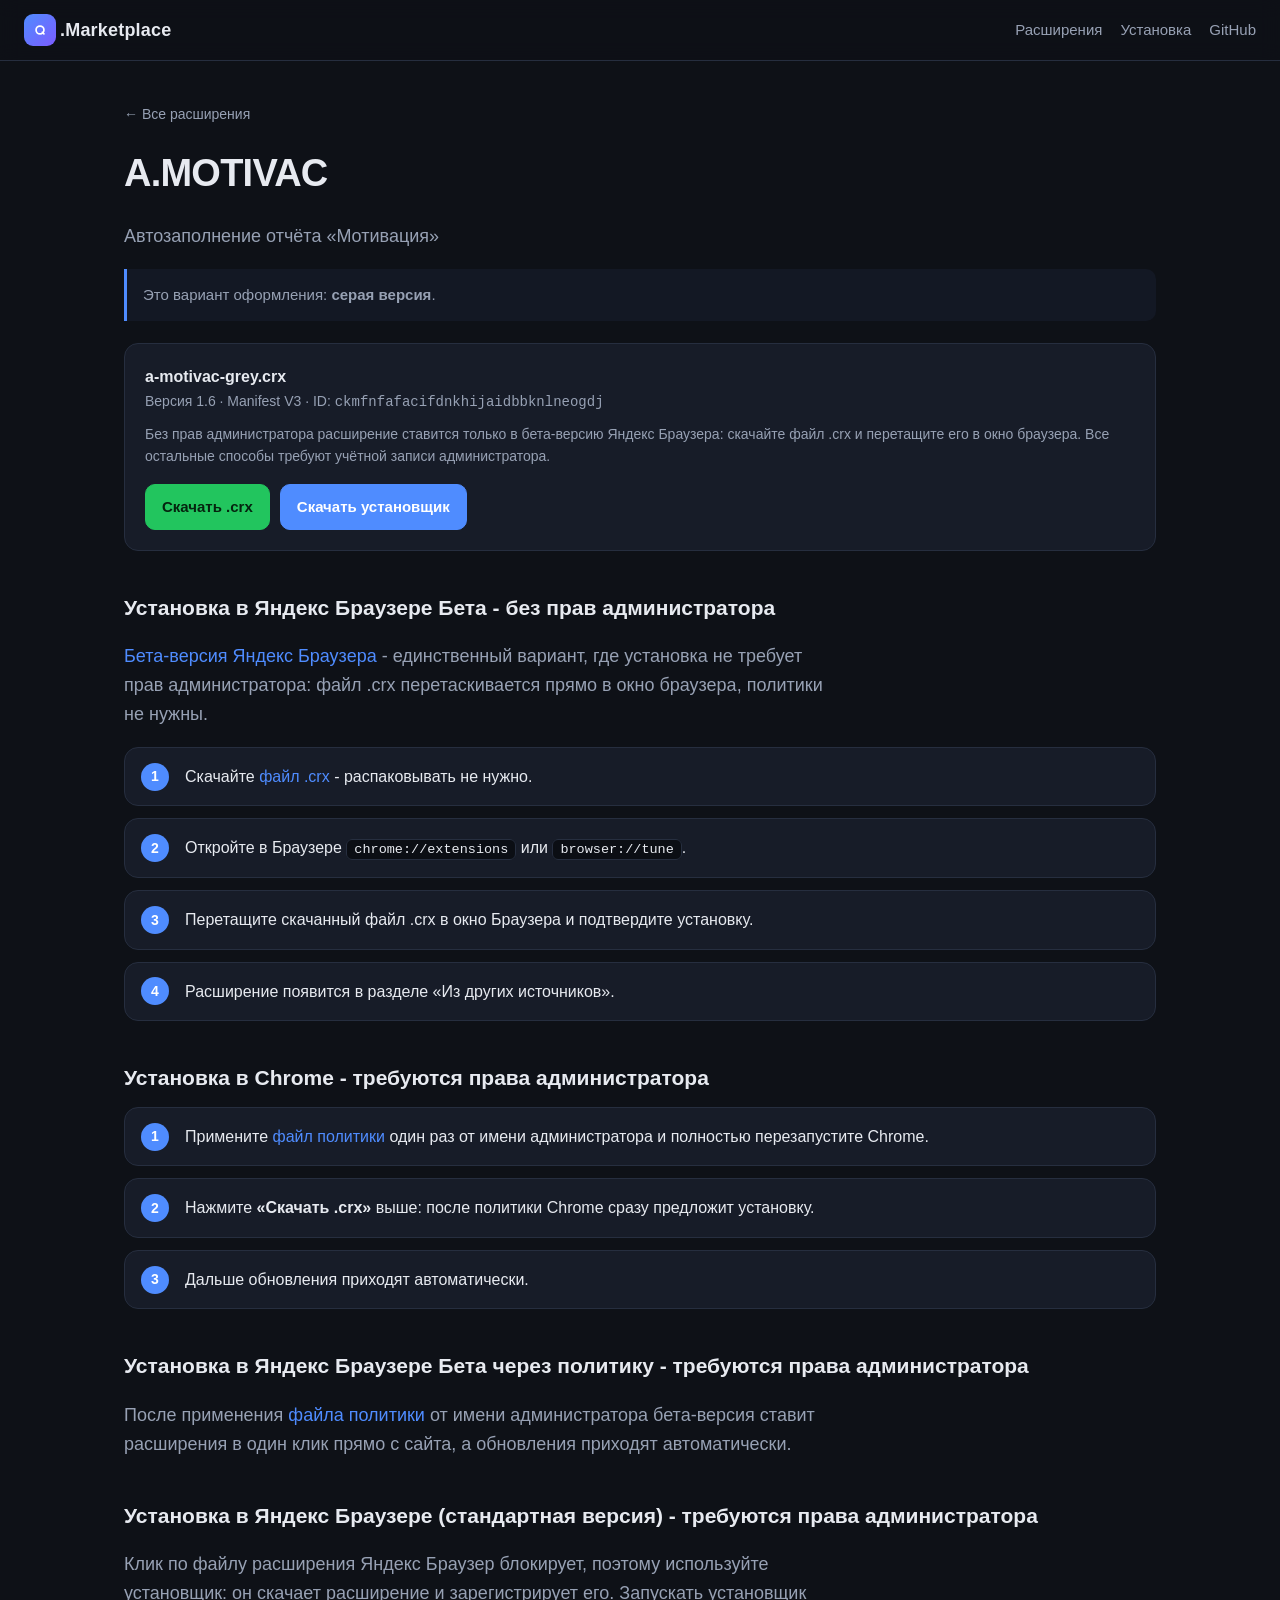
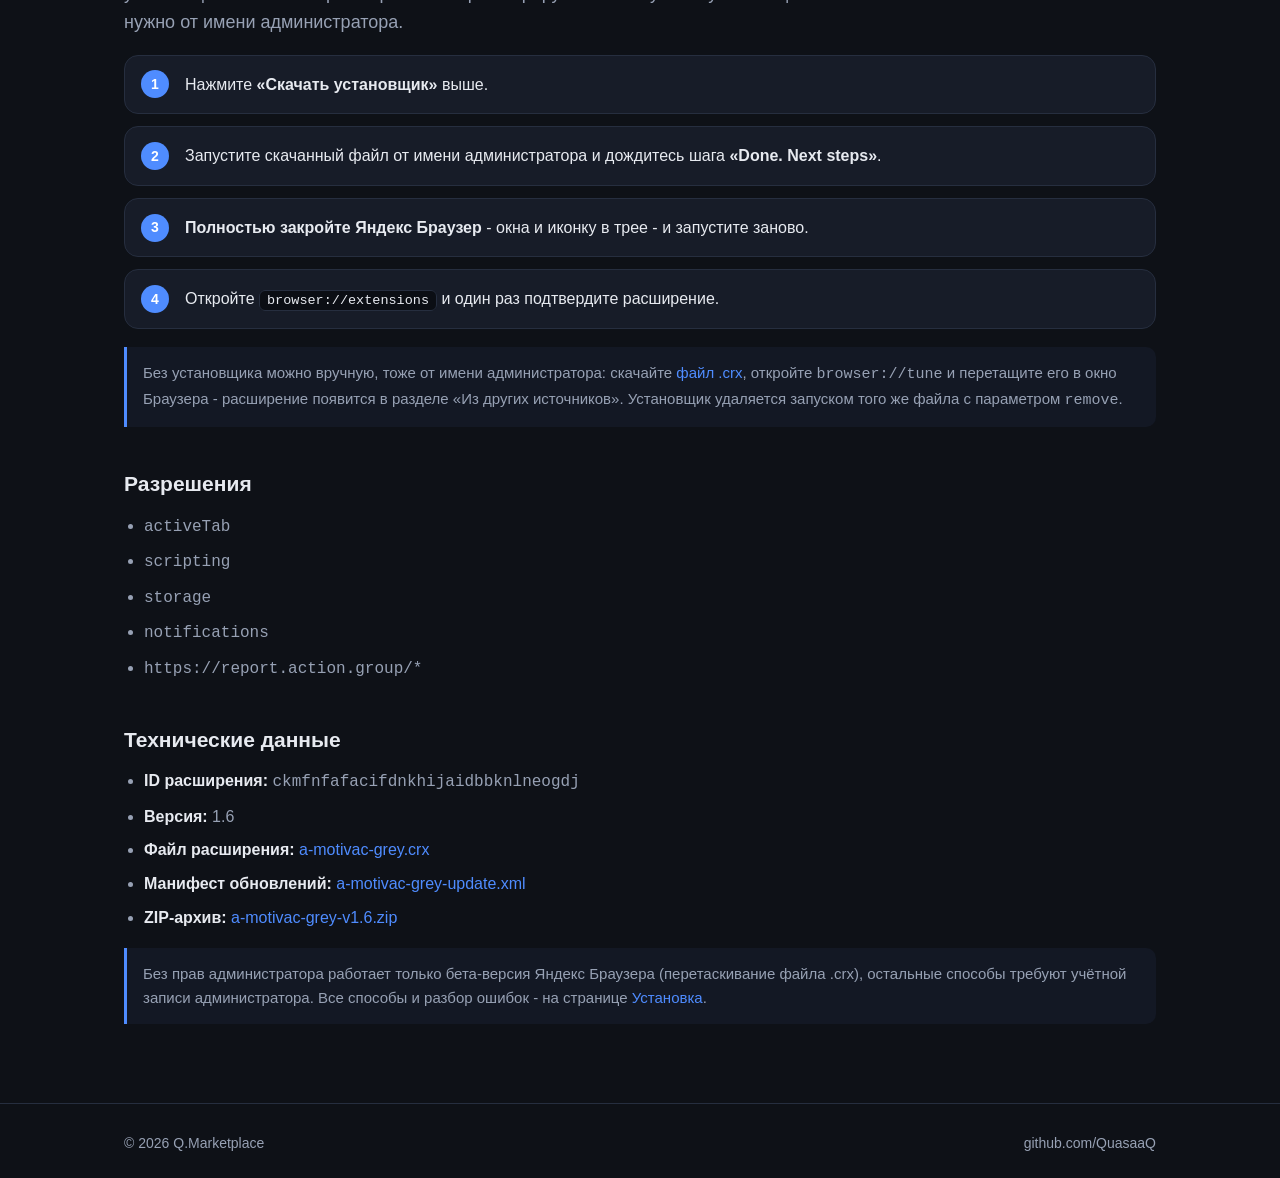
==== a-motivac-grey/index.html @ 7278c31d "Publish 2026-09-15 21:08" ====
<!DOCTYPE html>
<html lang="ru">
<head>
  <meta charset="UTF-8">
  <meta name="viewport" content="width=device-width, initial-scale=1">
  <title>A.MOTIVAC - Q.Marketplace</title>
  <meta name="description" content="Автозаполнение отчёта «Мотивация»">
  <link rel="icon" href="../assets/icon.svg">
  <link rel="stylesheet" href="../assets/style.css">
</head>
<body>

<header class="site-header">
  <a class="brand" href=".././" aria-label="Q.Marketplace"><span class="brand-mark"><svg viewBox="0 0 64 64" width="18" height="18" aria-hidden="true" xmlns="http://www.w3.org/2000/svg"><g fill="none" stroke="#ffffff" stroke-width="6" stroke-linecap="round"><circle cx="32" cy="32" r="14"/><line x1="40" y1="40" x2="46" y2="46"/></g></svg></span>.Marketplace</a>
  <nav class="site-nav">
    <a href="../#extensions">Расширения</a>
    <a href="../install/">Установка</a>
    <a href="https://github.com/QuasaaQ" target="_blank" rel="noopener">GitHub</a>
  </nav>
</header><main class="article">
  <div class="wrap">

    <a class="crumb" href="../">← Все расширения</a>

    <h1>A.MOTIVAC</h1>
    <p class="lead">Автозаполнение отчёта «Мотивация»</p>
    <p class="note">Это вариант оформления: <strong>серая версия</strong>.</p>

    <div class="download-box">
      <div class="meta">
        <strong>a-motivac-grey.crx</strong>
        Версия 1.6 · Manifest V3 · ID: <code>ckmfnfafacifdnkhijaidbbknlneogdj</code>
        <p style="margin:10px 0 0">Без прав администратора расширение ставится только в бета-версию Яндекс Браузера: скачайте файл .crx и перетащите его в окно браузера. Все остальные способы требуют учётной записи администратора.</p>
      </div>
      <div class="card-actions">
        <a class="btn btn-success" href="../downloads/a-motivac-grey.crx">Скачать .crx</a>
        <a class="btn btn-primary" href="../downloads/install-a-motivac-grey.bat" download>Скачать установщик</a>
      </div>
    </div>

    <h2>Установка в Яндекс Браузере Бета - без прав администратора</h2>
    <p class="lead"><a href="https://browser.yandex.ru/beta" target="_blank" rel="noopener">Бета-версия Яндекс Браузера</a> - единственный вариант, где установка не требует прав администратора: файл .crx перетаскивается прямо в окно браузера, политики не нужны.</p>
    <ol class="steps">
      <li>Скачайте <a href="../downloads/a-motivac-grey.crx" download>файл .crx</a> - распаковывать не нужно.</li>
      <li>Откройте в Браузере <code>chrome://extensions</code> или <code>browser://tune</code>.</li>
      <li>Перетащите скачанный файл .crx в окно Браузера и подтвердите установку.</li>
      <li>Расширение появится в разделе «Из других источников».</li>
    </ol>

    <h2>Установка в Chrome - требуются права администратора</h2>
    <ol class="steps">
      <li>Примените <a href="../install/install-policy.reg" download>файл политики</a> один раз от имени администратора и полностью перезапустите Chrome.</li>
      <li>Нажмите <strong>«Скачать .crx»</strong> выше: после политики Chrome сразу предложит установку.</li>
      <li>Дальше обновления приходят автоматически.</li>
    </ol>

    <h2>Установка в Яндекс Браузере Бета через политику - требуются права администратора</h2>
    <p class="lead">После применения <a href="../install/install-policy.reg" download>файла политики</a> от имени администратора бета-версия ставит расширения в один клик прямо с сайта, а обновления приходят автоматически.</p>

    <h2>Установка в Яндекс Браузере (стандартная версия) - требуются права администратора</h2>
    <p class="lead">Клик по файлу расширения Яндекс Браузер блокирует, поэтому используйте установщик: он скачает расширение и зарегистрирует его. Запускать установщик нужно от имени администратора.</p>
    <ol class="steps">
      <li>Нажмите <strong>«Скачать установщик»</strong> выше.</li>
      <li>Запустите скачанный файл от имени администратора и дождитесь шага <strong>«Done. Next steps»</strong>.</li>
      <li><strong>Полностью закройте Яндекс Браузер</strong> - окна и иконку в трее - и запустите заново.</li>
      <li>Откройте <code>browser://extensions</code> и один раз подтвердите расширение.</li>
    </ol>
    <p class="note">Без установщика можно вручную, тоже от имени администратора: скачайте <a href="../downloads/a-motivac-grey.crx" download>файл .crx</a>, откройте <code>browser://tune</code> и перетащите его в окно Браузера - расширение появится в разделе «Из других источников». Установщик удаляется запуском того же файла с параметром <code>remove</code>.</p>

    <h2>Разрешения</h2>
    <ul class="feature-list">
      <li><code>activeTab</code></li><li><code>scripting</code></li><li><code>storage</code></li><li><code>notifications</code></li><li><code>https://report.action.group/*</code></li>
    </ul>
    <h2>Технические данные</h2>
    <ul class="feature-list">
      <li><strong>ID расширения:</strong> <code>ckmfnfafacifdnkhijaidbbknlneogdj</code></li>
      <li><strong>Версия:</strong> 1.6</li>
      <li><strong>Файл расширения:</strong> <a href="../downloads/a-motivac-grey.crx">a-motivac-grey.crx</a></li>
      <li><strong>Манифест обновлений:</strong> <a href="../downloads/a-motivac-grey-update.xml">a-motivac-grey-update.xml</a></li>
      <li><strong>ZIP-архив:</strong> <a href="../downloads/a-motivac-grey-v1.6.zip" download>a-motivac-grey-v1.6.zip</a></li>
    </ul>

    <p class="note">Без прав администратора работает только бета-версия Яндекс Браузера (перетаскивание файла .crx), остальные способы требуют учётной записи администратора. Все способы и разбор ошибок - на странице <a href="../install/">Установка</a>.</p>

  </div>
</main>
<footer class="site-footer">
  <div class="wrap">
    <span>© <span id="year">2026</span> Q.Marketplace</span>
    <a href="https://github.com/QuasaaQ" target="_blank" rel="noopener">github.com/QuasaaQ</a>
  </div>
</footer>

<script>document.getElementById('year').textContent = new Date().getFullYear();</script>
</body>
</html>
---- assets/style.css ----
/* Q.Marketplace - общие стили сайта (GitHub Pages) */

:root {
  --bg: #0e1117;
  --bg-soft: #131824;
  --surface: #171c28;
  --surface-2: #1d2331;
  --border: #262e3f;
  --text: #e7eaf0;
  --muted: #97a1b4;
  --accent: #4f8cff;
  --accent-hover: #3d7bf0;
  --success: #22c55e;
  --radius: 14px;
  --radius-sm: 10px;
  --max: 1080px;
  --shadow: 0 10px 30px rgba(0, 0, 0, .35);
}

* { box-sizing: border-box; }

html { scroll-behavior: smooth; }

body {
  margin: 0;
  background: var(--bg);
  color: var(--text);
  font: 16px/1.6 -apple-system, BlinkMacSystemFont, "Segoe UI", Roboto, "Helvetica Neue", Arial, sans-serif;
  -webkit-font-smoothing: antialiased;
}

a { color: var(--accent); text-decoration: none; }
a:hover { text-decoration: underline; }

img { max-width: 100%; display: block; }

/* ---------- Шапка ---------- */

.site-header {
  position: sticky;
  top: 0;
  z-index: 20;
  display: flex;
  align-items: center;
  justify-content: space-between;
  gap: 16px;
  padding: 14px 24px;
  background: rgba(14, 17, 23, .82);
  backdrop-filter: blur(10px);
  border-bottom: 1px solid var(--border);
}

.brand {
  display: inline-flex;
  align-items: center;
  gap: 4px;
  color: var(--text);
  font-weight: 700;
  font-size: 18px;
  letter-spacing: .2px;
}
.brand:hover { text-decoration: none; }

.brand-mark {
  display: grid;
  place-items: center;
  width: 32px;
  height: 32px;
  border-radius: 9px;
  background: linear-gradient(135deg, var(--accent), #7b5cff);
  color: #fff;
  font-weight: 800;
  font-size: 18px;
}

.site-nav { display: flex; align-items: center; gap: 18px; font-size: 15px; }
.site-nav a { color: var(--muted); }
.site-nav a:hover { color: var(--text); text-decoration: none; }

/* ---------- Контейнер ---------- */

.wrap {
  max-width: var(--max);
  margin: 0 auto;
  padding: 0 24px;
}

/* ---------- Hero ---------- */

.hero {
  padding: 72px 0 40px;
  text-align: center;
}

.hero h1 {
  margin: 0 0 14px;
  font-size: clamp(28px, 5vw, 46px);
  line-height: 1.15;
  letter-spacing: -0.02em;
}

.hero p {
  margin: 0 auto;
  max-width: 640px;
  color: var(--muted);
  font-size: 18px;
}

.hero-badges {
  display: flex;
  flex-wrap: wrap;
  justify-content: center;
  gap: 8px;
  margin-top: 22px;
}

.badge {
  display: inline-block;
  padding: 6px 12px;
  border: 1px solid var(--border);
  border-radius: 999px;
  background: var(--bg-soft);
  color: var(--muted);
  font-size: 13px;
}

/* ---------- Секции ---------- */

.section { padding: 40px 0 56px; }

.section-title {
  margin: 0 0 6px;
  font-size: 22px;
  letter-spacing: -0.01em;
}

.section-sub {
  margin: 0 0 24px;
  color: var(--muted);
}

/* ---------- Сетка карточек ---------- */

.grid {
  display: grid;
  grid-template-columns: repeat(auto-fill, minmax(300px, 1fr));
  gap: 18px;
}

.card {
  display: flex;
  flex-direction: column;
  gap: 14px;
  padding: 20px;
  background: var(--surface);
  border: 1px solid var(--border);
  border-radius: var(--radius);
  transition: transform .15s ease, border-color .15s ease;
}
.card:hover { transform: translateY(-2px); border-color: #33405a; }

.card-head { display: flex; align-items: center; gap: 14px; }

.section-head {
  display: flex;
  align-items: center;
  justify-content: space-between;
  gap: 16px;
  flex-wrap: wrap;
  margin: 34px 0 14px;
}
.section-head .section-title { margin: 0; }

.card-icon {
  flex: 0 0 auto;
  width: 52px;
  height: 52px;
  border-radius: 12px;
  background: #fff;
  display: grid;
  place-items: center;
  overflow: hidden;
}
.card-icon img { width: 32px; height: 32px; }

.card h3 { margin: 0; font-size: 17px; }
.card p { margin: 0; color: var(--muted); font-size: 15px; }

.card-actions { display: flex; flex-wrap: wrap; gap: 10px; margin-top: auto; }

/* На карточке две кнопки стоят в один ряд: делаем их компактнее */
.card .card-actions .btn {
  flex: 1 1 auto;
  padding: 9px 12px;
  font-size: 14px;
  white-space: nowrap;
}

/* ---------- Кнопки ---------- */

.btn {
  display: inline-flex;
  align-items: center;
  justify-content: center;
  gap: 8px;
  padding: 10px 16px;
  border: 1px solid var(--border);
  border-radius: var(--radius-sm);
  background: var(--surface-2);
  color: var(--text);
  font-size: 15px;
  font-weight: 600;
  cursor: pointer;
  transition: background .15s ease, border-color .15s ease, transform .1s ease;
}
.btn:hover { background: #232b3c; text-decoration: none; }
.btn:active { transform: translateY(1px); }

.btn-primary {
  background: var(--accent);
  border-color: var(--accent);
  color: #fff;
}
.btn-primary:hover { background: var(--accent-hover); border-color: var(--accent-hover); }

.btn-success {
  background: var(--success);
  border-color: var(--success);
  color: #05240f;
}
.btn-success:hover { background: #1eb257; border-color: #1eb257; }

/* ---------- Шаги ---------- */

.steps {
  counter-reset: step;
  list-style: none;
  margin: 0;
  padding: 0;
  display: grid;
  gap: 12px;
}

.steps li {
  position: relative;
  padding: 16px 18px 16px 60px;
  background: var(--surface);
  border: 1px solid var(--border);
  border-radius: var(--radius);
}

.steps li::before {
  counter-increment: step;
  content: counter(step);
  position: absolute;
  left: 16px;
  top: 50%;
  transform: translateY(-50%);
  width: 28px;
  height: 28px;
  display: grid;
  place-items: center;
  border-radius: 50%;
  background: var(--accent);
  color: #fff;
  font-weight: 700;
  font-size: 14px;
}

.steps code {
  padding: 2px 7px;
  border-radius: 6px;
  background: #0b0e14;
  border: 1px solid var(--border);
  font-size: 13.5px;
  word-break: break-all;
}

.note {
  margin-top: 18px;
  padding: 14px 16px;
  border-left: 3px solid var(--accent);
  background: var(--bg-soft);
  border-radius: 0 var(--radius-sm) var(--radius-sm) 0;
  color: var(--muted);
  font-size: 15px;
}

/* ---------- Статья расширения ---------- */

.article { padding: 40px 0 64px; }

.article h1 { margin: 0 0 10px; font-size: clamp(26px, 4vw, 38px); letter-spacing: -0.02em; }
.article .lead { color: var(--muted); font-size: 18px; max-width: 720px; }

.article h2 { margin: 40px 0 12px; font-size: 21px; }

.feature-list { margin: 0; padding-left: 20px; color: var(--muted); }
.feature-list li { margin-bottom: 8px; }
.feature-list strong { color: var(--text); }

.download-box {
  display: flex;
  flex-wrap: wrap;
  align-items: center;
  justify-content: space-between;
  gap: 16px;
  margin: 22px 0 4px;
  padding: 20px;
  background: var(--surface);
  border: 1px solid var(--border);
  border-radius: var(--radius);
}

.download-box .meta { color: var(--muted); font-size: 14px; }
.download-box .meta strong { display: block; color: var(--text); font-size: 16px; }

.crumb { display: inline-block; margin-bottom: 18px; color: var(--muted); font-size: 14px; }

/* ---------- Подвал ---------- */

.site-footer {
  border-top: 1px solid var(--border);
  padding: 28px 0 40px;
  color: var(--muted);
  font-size: 14px;
}
.site-footer .wrap { display: flex; flex-wrap: wrap; gap: 12px; justify-content: space-between; align-items: center; }
.site-footer a { color: var(--muted); }
.site-footer a:hover { color: var(--text); }

/* ---------- Адаптив ---------- */

@media (max-width: 560px) {
  .wrap { padding: 0 16px; }
  .site-header { padding: 12px 16px; }
  .hero { padding: 48px 0 28px; }
  .download-box { flex-direction: column; align-items: stretch; }
}
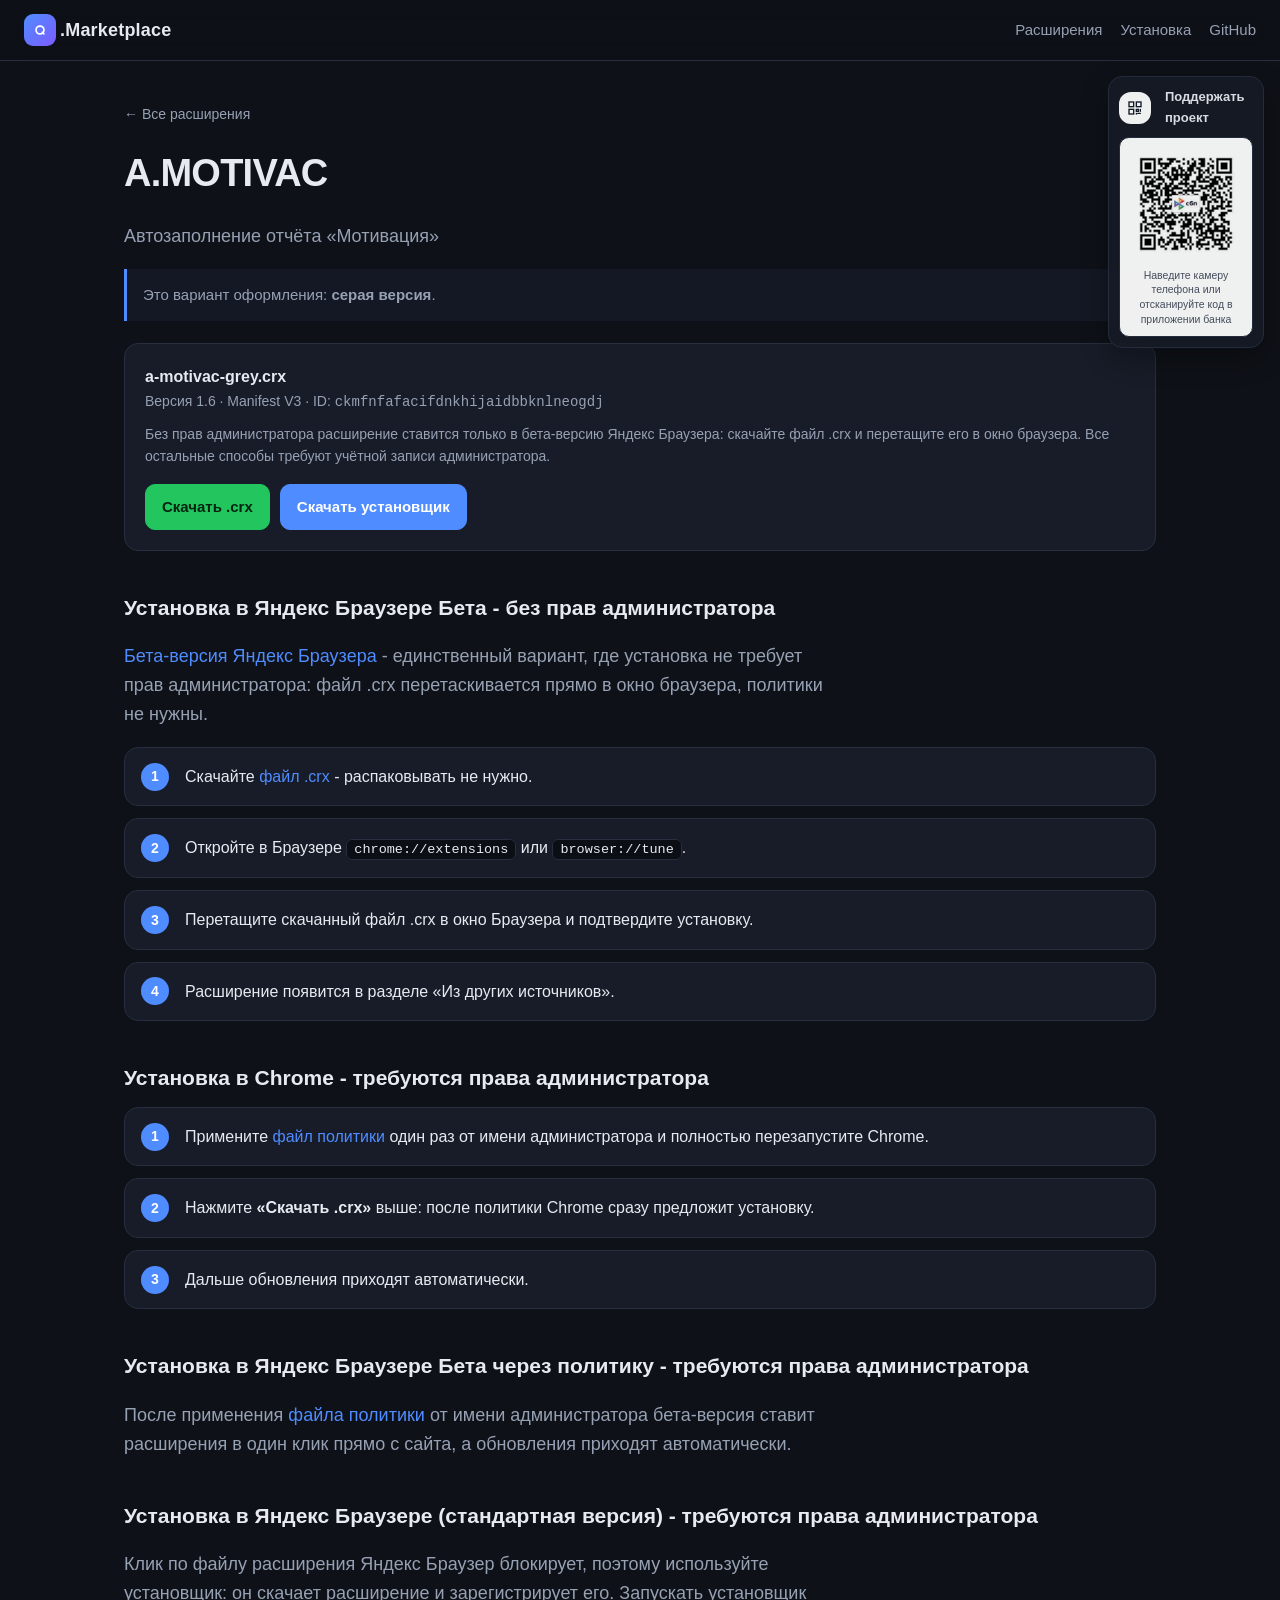
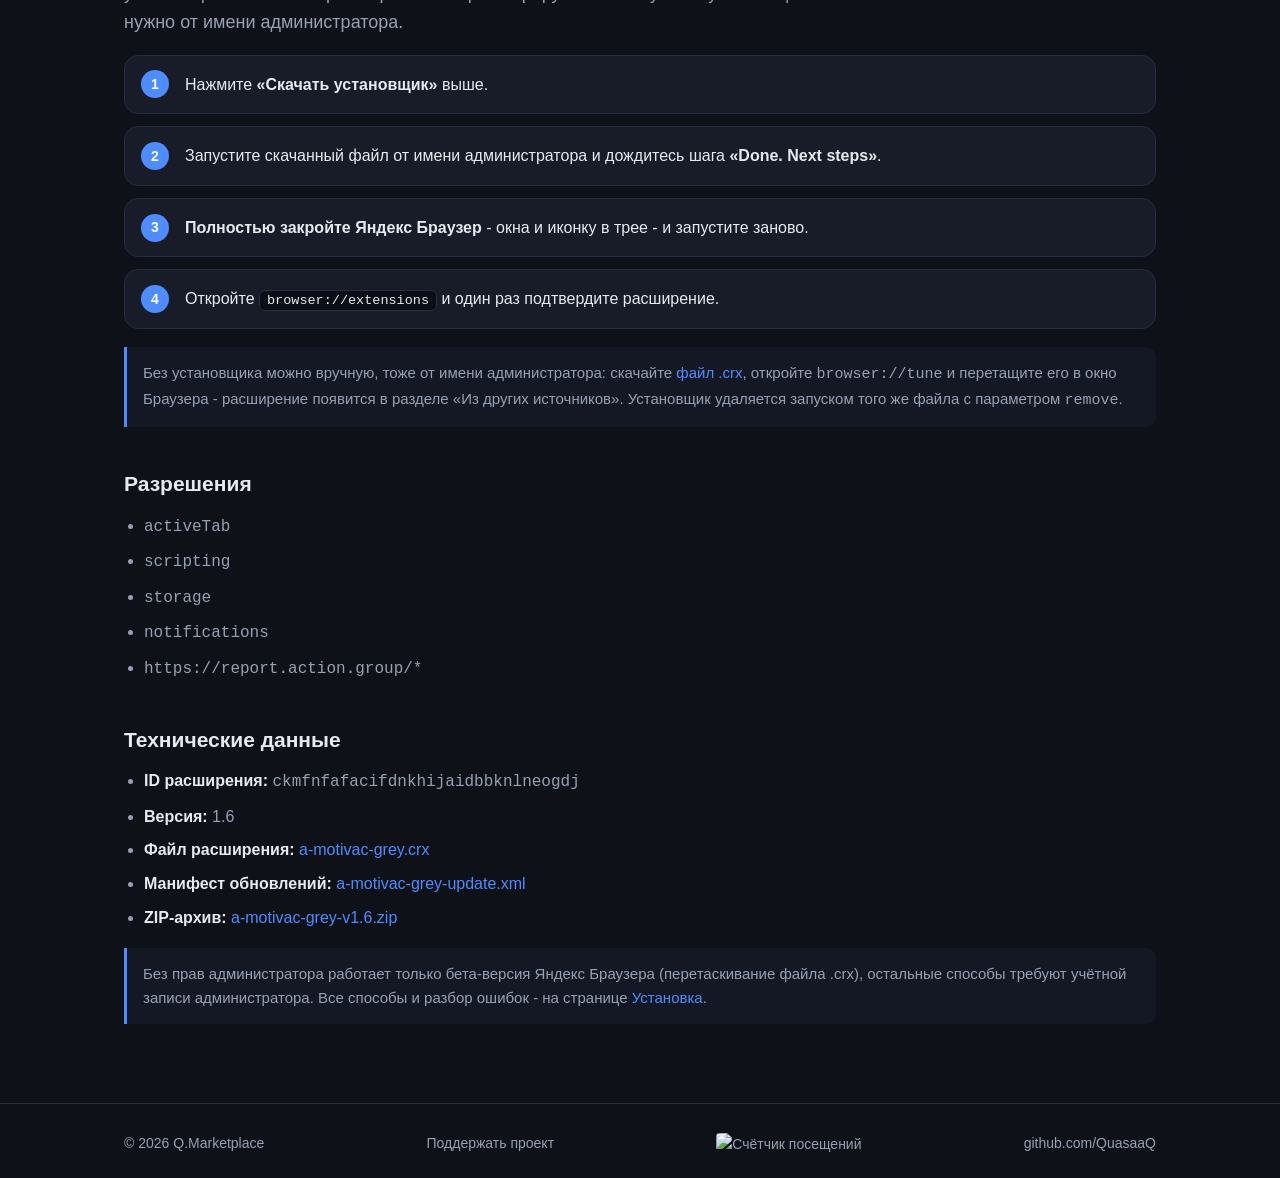
==== commit 482a476d: "Q.Marketplace: site" ====
--- a/a-motivac-grey/index.html
+++ b/a-motivac-grey/index.html
@@ -7,6 +7,18 @@
   <meta name="description" content="Автозаполнение отчёта «Мотивация»">
   <link rel="icon" href="../assets/icon.svg">
   <link rel="stylesheet" href="../assets/style.css">
+<!-- Yandex.Metrika counter -->
+<script type="text/javascript">
+   (function(m,e,t,r,i,k,a){m[i]=m[i]||function(){(m[i].a=m[i].a||[]).push(arguments)};
+   m[i].l=1*new Date();
+   for (var j = 0; j < document.scripts.length; j++) { if (document.scripts[j].src === r) { return; } }
+   k=e.createElement(t),a=e.getElementsByTagName(t)[0],k.async=1,k.src=r,a.parentNode.insertBefore(k,a)})
+   (window, document, "script", "https://mc.yandex.ru/metrika/tag.js", "ym");
+
+   ym(112718501, "init", { clickmap:true, trackLinks:true, accurateTrackBounce:true, webvisor:true });
+</script>
+<noscript><div><img src="https://mc.yandex.ru/watch/112718501" style="position:absolute; left:-9999px;" alt=""></div></noscript>
+<!-- /Yandex.Metrika counter -->
 </head>
 <body>
 
@@ -17,7 +29,20 @@
     <a href="../install/">Установка</a>
     <a href="https://github.com/QuasaaQ" target="_blank" rel="noopener">GitHub</a>
   </nav>
-</header><main class="article">
+</header><aside class="card donate-widget" id="donate">
+  <div class="card-head">
+    <div class="card-icon"><svg viewBox="0 0 24 24" width="22" height="22" aria-hidden="true" xmlns="http://www.w3.org/2000/svg"><g fill="none" stroke="#111827" stroke-width="2" stroke-linecap="round"><rect x="3" y="3" width="7" height="7"/><rect x="14" y="3" width="7" height="7"/><rect x="3" y="14" width="7" height="7"/><path d="M14 14h3v3h-3z"/><path d="M20 14v3M20 20h-4M14 20v1"/></g></svg></div>
+    <div>
+      <h3>Поддержать проект</h3><span class="badge">QR-код</span>
+    </div>
+  </div>
+  <p>Расширения бесплатные, без рекламы и регистрации. Если они экономят ваше время, можно поддержать разработку переводом по QR-коду - сумма любая.</p>
+  <div class="donate-qr">
+    <img src="../assets/donation-qr.jpg" alt="Поддержать проект" loading="lazy">
+    <span class="donate-caption">Наведите камеру телефона или отсканируйте код в приложении банка</span>
+  </div>
+</aside>
+<main class="article">
   <div class="wrap">
 
     <a class="crumb" href="../">← Все расширения</a>
@@ -87,6 +112,9 @@
 <footer class="site-footer">
   <div class="wrap">
     <span>© <span id="year">2026</span> Q.Marketplace</span>
+
+    <a class="footer-donate" href="#donate">Поддержать проект</a>
+    <span class="visit-badge"><img src="https://hits.sh/quasaaq.github.io/marketplace.svg?style=flat-square&label=visits&color=4f8cff" alt="Счётчик посещений" loading="lazy"></span>
     <a href="https://github.com/QuasaaQ" target="_blank" rel="noopener">github.com/QuasaaQ</a>
   </div>
 </footer>
--- a/assets/style.css
+++ b/assets/style.css
@@ -114,6 +114,7 @@
   margin-top: 22px;
 }
 
+
 .badge {
   display: inline-block;
   padding: 6px 12px;
@@ -187,6 +188,40 @@
 .card p { margin: 0; color: var(--muted); font-size: 15px; }
 
 .card-actions { display: flex; flex-wrap: wrap; gap: 10px; margin-top: auto; }
+
+/* Дополнительные ссылки стороннего расширения: квадратные кнопки над основными */
+.extra-actions {
+  display: flex;
+  flex-wrap: wrap;
+  gap: 10px;
+  margin: 14px 0 12px;
+}
+
+.btn-extra {
+  width: 72px;
+  height: 72px;
+  display: inline-flex;
+  align-items: center;
+  justify-content: center;
+  padding: 6px;
+  font-size: 10.5px;
+  line-height: 1.2;
+  font-weight: 600;
+  color: var(--text);
+  background: var(--surface-2);
+  border: 1px solid var(--border);
+  border-radius: var(--radius-sm);
+  text-align: center;
+  overflow: hidden;
+  word-break: break-word;
+}
+
+.btn-extra:hover {
+  background: #232b3c;
+  border-color: var(--accent);
+  color: #fff;
+  text-decoration: none;
+}
 
 /* На карточке две кнопки стоят в один ряд: делаем их компактнее */
 .card .card-actions .btn {
@@ -317,6 +352,79 @@
 
 .crumb { display: inline-block; margin-bottom: 18px; color: var(--muted); font-size: 14px; }
 
+/* ---------- Поддержать проект: карточка с QR-кодом ---------- */
+
+/* Карточка повторяет стиль карточек расширений (.card), но выведена из потока:
+   она висит полупрозрачной подложкой в правом верхнем углу, поэтому вёрстку
+   страницы не меняет - никакой второй колонки, никаких сдвигов текста. */
+.donate-widget {
+  position: fixed;
+  top: 76px;
+  right: 16px;
+  z-index: 10;
+  width: 232px;
+  padding: 14px;
+  gap: 10px;
+  background: rgba(23, 28, 40, .92);
+  backdrop-filter: blur(8px);
+  -webkit-backdrop-filter: blur(8px);
+  box-shadow: var(--shadow);
+  opacity: .94;
+  transition: opacity .15s ease;
+}
+
+.donate-widget:hover { opacity: 1; }
+
+.donate-widget .card-icon { width: 40px; height: 40px; }
+.donate-widget .card-icon svg { width: 20px; height: 20px; }
+.donate-widget h3 { font-size: 15px; }
+.donate-widget p { font-size: 13px; }
+
+/* QR-код всегда на белой подложке: так он читается сканером */
+.donate-widget .donate-qr {
+  padding: 10px;
+  background: #fff;
+  border: 1px solid var(--border);
+  border-radius: var(--radius-sm);
+  text-align: center;
+}
+
+.donate-widget .donate-qr img { width: 100%; max-width: 220px; height: auto; margin: 0 auto; }
+
+.donate-caption {
+  display: block;
+  margin-top: 8px;
+  color: #4a5262;
+  font-size: 11.5px;
+  line-height: 1.4;
+}
+
+.donate-widget .card-actions .btn { flex: 1 1 auto; }
+
+/* На средних экранах подложка ужимается до QR-кода, на телефонах - до
+   минимальной карточки, чтобы не закрывать содержимое страницы. */
+@media (max-width: 1500px) {
+  .donate-widget { width: 156px; padding: 10px; gap: 8px; }
+  .donate-widget p,
+  .donate-widget .card-actions,
+  .donate-widget .card-head .badge { display: none; }
+  .donate-widget h3 { font-size: 13px; }
+  .donate-widget .card-icon { width: 32px; height: 32px; }
+  .donate-widget .card-icon svg { width: 16px; height: 16px; }
+  .donate-widget .donate-qr img { max-width: 118px; }
+  .donate-caption { font-size: 10.5px; }
+}
+
+@media (max-width: 720px) {
+  .donate-widget { width: 104px; top: 64px; right: 8px; padding: 8px; gap: 6px; }
+  .donate-widget .card-head { gap: 8px; }
+  .donate-widget h3 { font-size: 11.5px; }
+  .donate-widget .card-icon { width: 28px; height: 28px; }
+  .donate-widget .donate-caption { display: none; }
+  .donate-widget .donate-qr { padding: 6px; }
+  .donate-widget .donate-qr img { max-width: 80px; }
+}
+
 /* ---------- Подвал ---------- */
 
 .site-footer {
@@ -329,6 +437,12 @@
 .site-footer a { color: var(--muted); }
 .site-footer a:hover { color: var(--text); }
 
+.footer-donate { color: var(--accent); }
+
+/* Публичный счётчик посещений (необязательный) */
+.visit-badge { display: inline-flex; align-items: center; }
+.visit-badge img { height: 20px; border-radius: 4px; }
+
 /* ---------- Адаптив ---------- */
 
 @media (max-width: 560px) {
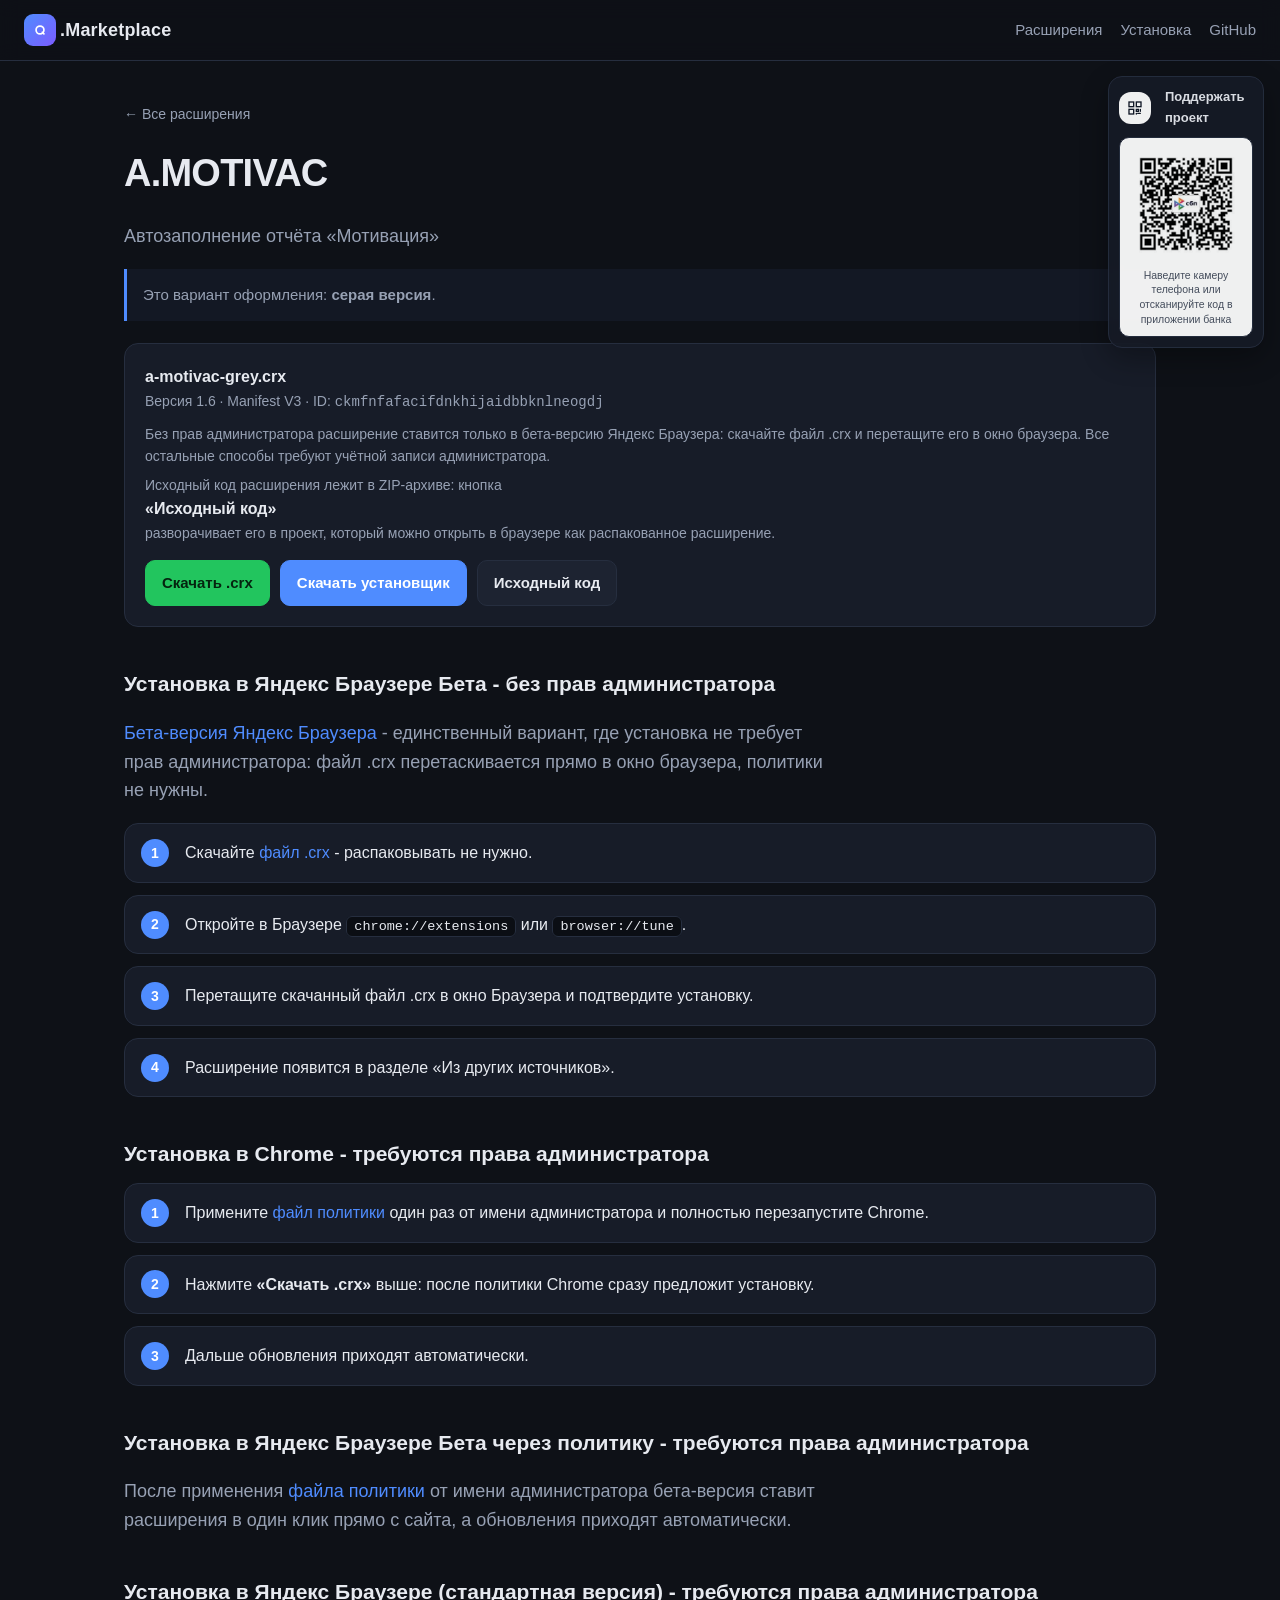
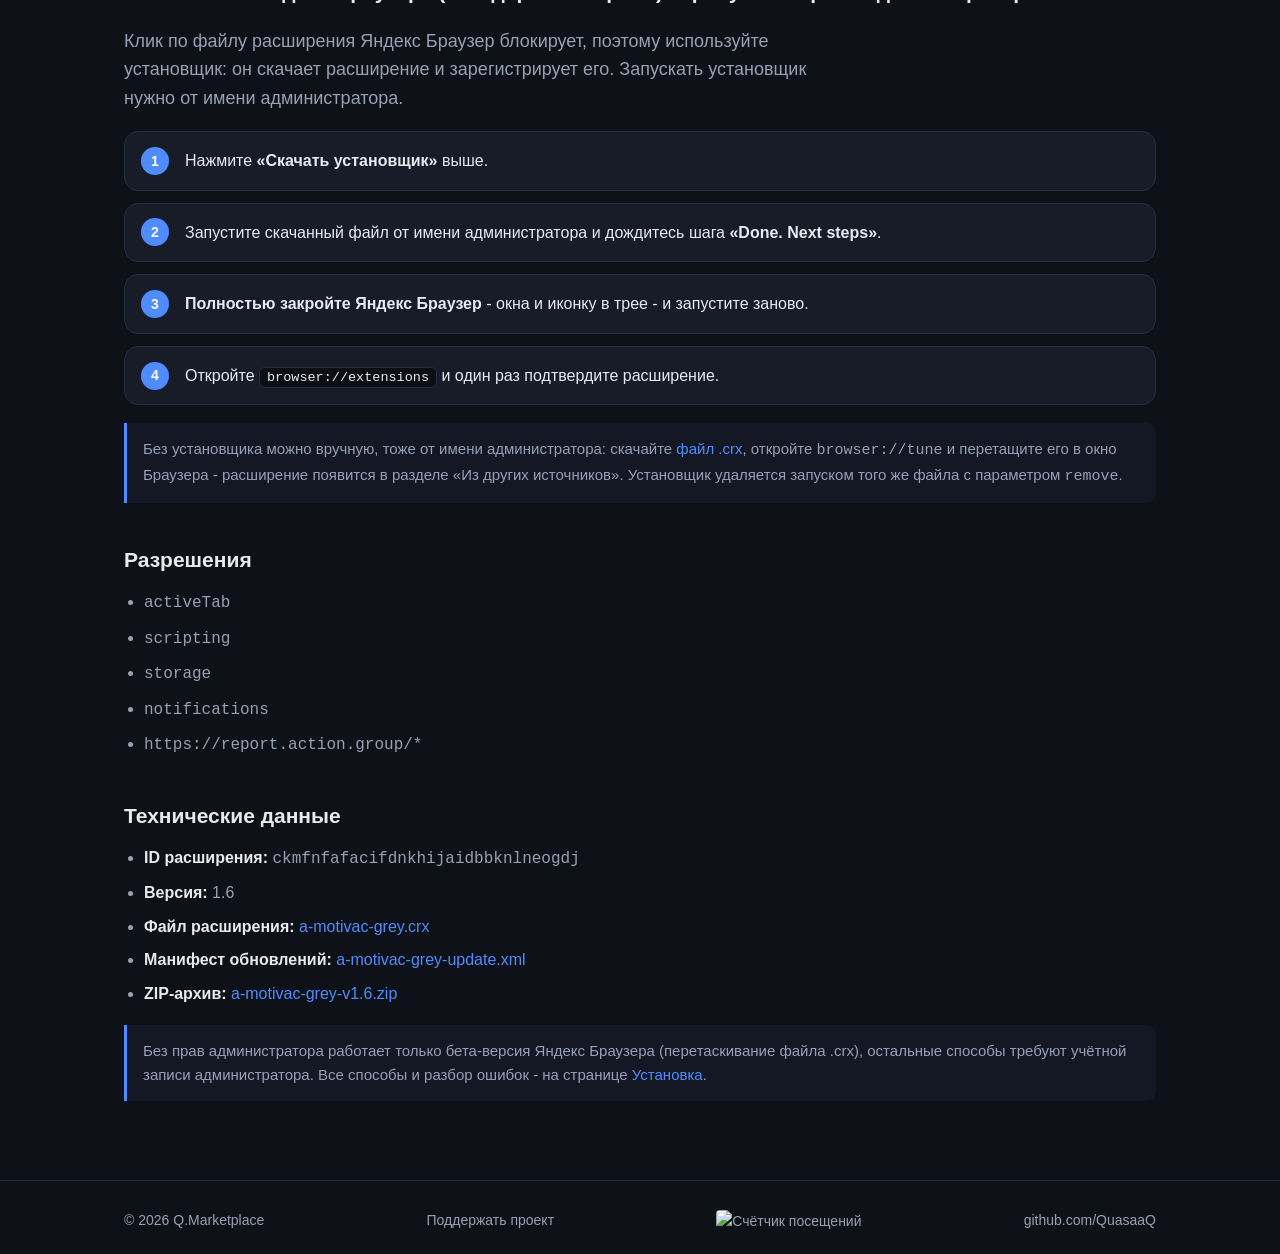
==== commit 5abbf958: "Publish 2026-09-21 20:48" ====
--- a/a-motivac-grey/index.html
+++ b/a-motivac-grey/index.html
@@ -56,12 +56,15 @@
         <strong>a-motivac-grey.crx</strong>
         Версия 1.6 · Manifest V3 · ID: <code>ckmfnfafacifdnkhijaidbbknlneogdj</code>
         <p style="margin:10px 0 0">Без прав администратора расширение ставится только в бета-версию Яндекс Браузера: скачайте файл .crx и перетащите его в окно браузера. Все остальные способы требуют учётной записи администратора.</p>
+        <p style="margin:6px 0 0">Исходный код расширения лежит в ZIP-архиве: кнопка <strong>«Исходный код»</strong> разворачивает его в проект, который можно открыть в браузере как распакованное расширение.</p>
       </div>
       <div class="card-actions">
         <a class="btn btn-success" href="../downloads/a-motivac-grey.crx">Скачать .crx</a>
         <a class="btn btn-primary" href="../downloads/install-a-motivac-grey.bat" download>Скачать установщик</a>
+        <a class="btn" href="../downloads/a-motivac-grey-v1.6.zip" download>Исходный код</a>
       </div>
     </div>
+
 
     <h2>Установка в Яндекс Браузере Бета - без прав администратора</h2>
     <p class="lead"><a href="https://browser.yandex.ru/beta" target="_blank" rel="noopener">Бета-версия Яндекс Браузера</a> - единственный вариант, где установка не требует прав администратора: файл .crx перетаскивается прямо в окно браузера, политики не нужны.</p>
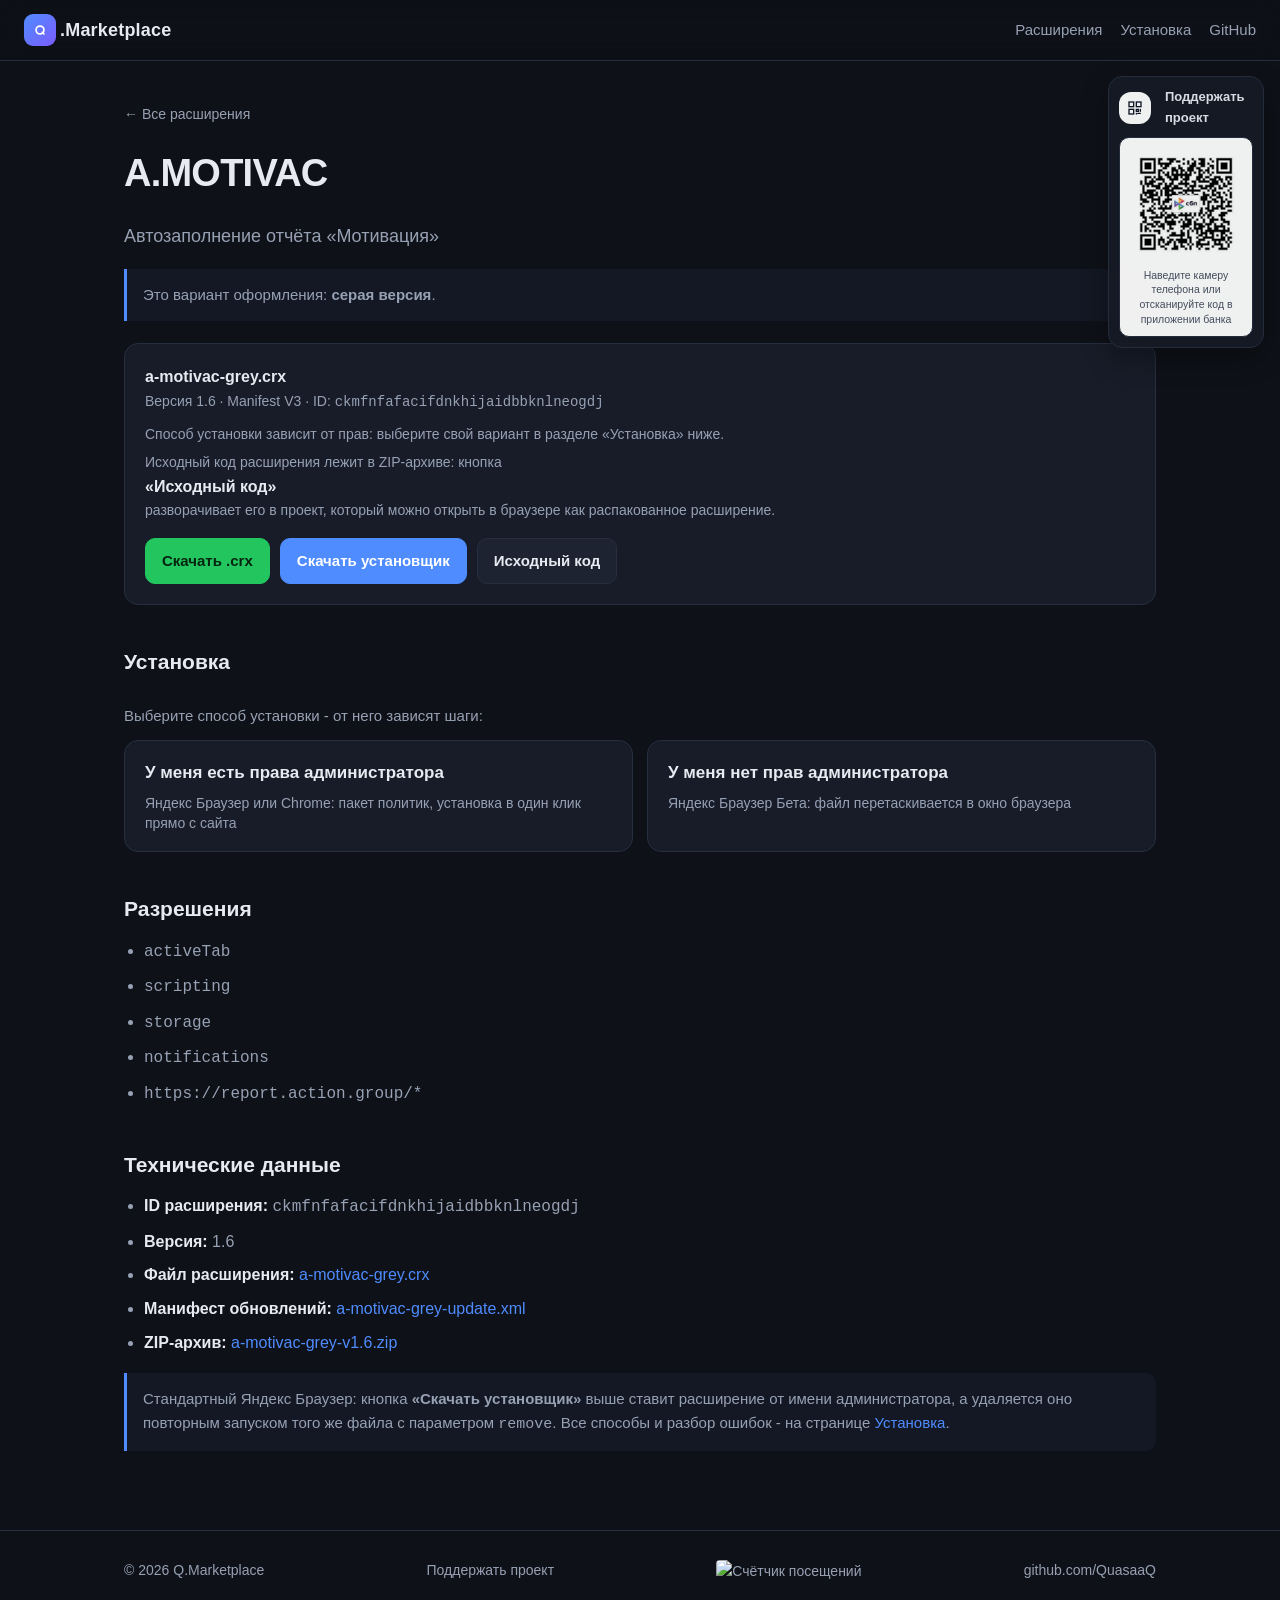
==== commit 28c70f6d: "Publish 2026-09-25 17:34" ====
--- a/a-motivac-grey/index.html
+++ b/a-motivac-grey/index.html
@@ -55,7 +55,7 @@
       <div class="meta">
         <strong>a-motivac-grey.crx</strong>
         Версия 1.6 · Manifest V3 · ID: <code>ckmfnfafacifdnkhijaidbbknlneogdj</code>
-        <p style="margin:10px 0 0">Без прав администратора расширение ставится только в бета-версию Яндекс Браузера: скачайте файл .crx и перетащите его в окно браузера. Все остальные способы требуют учётной записи администратора.</p>
+        <p style="margin:10px 0 0">Способ установки зависит от прав: выберите свой вариант в разделе «Установка» ниже.</p>
         <p style="margin:6px 0 0">Исходный код расширения лежит в ZIP-архиве: кнопка <strong>«Исходный код»</strong> разворачивает его в проект, который можно открыть в браузере как распакованное расширение.</p>
       </div>
       <div class="card-actions">
@@ -66,34 +66,86 @@
     </div>
 
 
-    <h2>Установка в Яндекс Браузере Бета - без прав администратора</h2>
-    <p class="lead"><a href="https://browser.yandex.ru/beta" target="_blank" rel="noopener">Бета-версия Яндекс Браузера</a> - единственный вариант, где установка не требует прав администратора: файл .crx перетаскивается прямо в окно браузера, политики не нужны.</p>
+    <h2>Установка</h2>
+<div class="choice">
+  <p class="choice__title">Выберите способ установки - от него зависят шаги:</p>
+  <div class="choice__buttons">
+    <button type="button" class="btn-choice" data-install-choice="admin">
+      <span class="btn-choice__head">У меня есть права администратора</span>
+      <span class="btn-choice__sub">Яндекс Браузер или Chrome: пакет политик, установка в один клик прямо с сайта</span>
+    </button>
+    <button type="button" class="btn-choice" data-install-choice="user">
+      <span class="btn-choice__head">У меня нет прав администратора</span>
+      <span class="btn-choice__sub">Яндекс Браузер Бета: файл перетаскивается в окно браузера</span>
+    </button>
+  </div>
+
+  <section class="choice__panel" data-install-panel="admin" hidden>
+    <h2>Установка с правами администратора</h2>
+    <p class="lead">Пакет политик применяется один раз. После него расширения ставятся в один клик прямо с сайта, а обновления приходят автоматически. Политики нужны только для этого - сам файл расширения их не требует.</p>
+
+    <h3>Сначала - Яндекс Браузер</h3>
     <ol class="steps">
+      <li>Установите <a href="https://browser.yandex.ru/beta" target="_blank" rel="noopener">бета-версию Яндекс Браузера</a>.</li>
+      <li>Скачайте <a href="../install/APPLY-POLICY.bat" download>APPLY-POLICY.bat</a> и запустите его от имени администратора: он сам запросит UAC и пропишет политики для Яндекс Браузера, Chrome и Chromium.</li>
+      <li><strong>Полностью закройте браузер</strong> - все окна и иконку в трее - и запустите заново.</li>
+      <li>Скачайте <a href="../downloads/a-motivac-grey.crx" download>файл .crx</a> - распаковывать не нужно. Браузер сразу предложит установку.</li>
+    </ol>
+    <p class="note">Стандартный Яндекс Браузер расширения с сайтов не ставит: там работает кнопка <strong>«Скачать установщик»</strong> от имени администратора либо перетаскивание файла .crx в <code>browser://tune</code>.</p>
+
+    <h3>Затем - Chrome</h3>
+    <ol class="steps">
+      <li>Скачайте <a href="../install/APPLY-POLICY.bat" download>APPLY-POLICY.bat</a> и запустите его от имени администратора.</li>
+      <li><strong>Полностью закройте Chrome</strong> - все окна и фоновые процессы - и запустите заново.</li>
+      <li>Проверьте <code>chrome://policy</code>: <code>ExtensionInstallSources</code> и <code>ExtensionInstallAllowlist</code> должны быть в статусе <strong>ОК</strong>.</li>
+      <li>Скачайте <a href="../downloads/a-motivac-grey.crx" download>файл .crx</a> - распаковывать не нужно. Chrome сразу предложит установку.</li>
+    </ol>
+    <p class="note">В Chrome больше нет расширений старого Manifest V2: полный uBlock Origin там не поставится, для рекламы есть uBlock Origin Lite. В Яндекс Браузере Manifest V2 работает и без политик.</p>
+
+    <h3>Другие файлы</h3>
+    <ul class="feature-list">
+      <li><a href="../install/install-policy.reg" download>install-policy.reg</a> - то же самое одним файлом реестра; применять нужно <strong>с правами администратора</strong>, потому что двойной клик права не запрашивает.</li>
+      <li><a href="../install/install-policy-corporate.reg" download>install-policy-corporate.reg</a> - плюс автоустановка (<code>ExtensionSettings</code>) для управляемых ПК.</li>
+      <li><a href="../install/CLEAN-POLICY.bat" download>CLEAN-POLICY.bat</a> - откат: удаляет все политики проекта.</li>
+    </ul>
+  </section>
+
+  <section class="choice__panel" data-install-panel="user" hidden>
+    <h2>Установка без прав администратора</h2>
+    <p class="lead"><a href="https://browser.yandex.ru/beta" target="_blank" rel="noopener">Бета-версия Яндекс Браузера</a> - единственный вариант без прав администратора: скачанный файл перетаскивается прямо в окно браузера, политики не нужны.</p>
+    <ol class="steps">
+      <li>Установите <a href="https://browser.yandex.ru/beta" target="_blank" rel="noopener">бета-версию Яндекс Браузера</a>.</li>
       <li>Скачайте <a href="../downloads/a-motivac-grey.crx" download>файл .crx</a> - распаковывать не нужно.</li>
       <li>Откройте в Браузере <code>chrome://extensions</code> или <code>browser://tune</code>.</li>
-      <li>Перетащите скачанный файл .crx в окно Браузера и подтвердите установку.</li>
+      <li>Перетащите скачанный файл в окно Браузера и подтвердите установку.</li>
       <li>Расширение появится в разделе «Из других источников».</li>
     </ol>
+    <p class="note">Chrome и стандартный Яндекс Браузер расширение не поставят: политика, установщик и перетаскивание там требуют администратора. Если права появятся, вернитесь к первому варианту.</p>
+  </section>
+</div>
 
-    <h2>Установка в Chrome - требуются права администратора</h2>
-    <ol class="steps">
-      <li>Примените <a href="../install/install-policy.reg" download>файл политики</a> один раз от имени администратора и полностью перезапустите Chrome.</li>
-      <li>Нажмите <strong>«Скачать .crx»</strong> выше: после политики Chrome сразу предложит установку.</li>
-      <li>Дальше обновления приходят автоматически.</li>
-    </ol>
-
-    <h2>Установка в Яндекс Браузере Бета через политику - требуются права администратора</h2>
-    <p class="lead">После применения <a href="../install/install-policy.reg" download>файла политики</a> от имени администратора бета-версия ставит расширения в один клик прямо с сайта, а обновления приходят автоматически.</p>
-
-    <h2>Установка в Яндекс Браузере (стандартная версия) - требуются права администратора</h2>
-    <p class="lead">Клик по файлу расширения Яндекс Браузер блокирует, поэтому используйте установщик: он скачает расширение и зарегистрирует его. Запускать установщик нужно от имени администратора.</p>
-    <ol class="steps">
-      <li>Нажмите <strong>«Скачать установщик»</strong> выше.</li>
-      <li>Запустите скачанный файл от имени администратора и дождитесь шага <strong>«Done. Next steps»</strong>.</li>
-      <li><strong>Полностью закройте Яндекс Браузер</strong> - окна и иконку в трее - и запустите заново.</li>
-      <li>Откройте <code>browser://extensions</code> и один раз подтвердите расширение.</li>
-    </ol>
-    <p class="note">Без установщика можно вручную, тоже от имени администратора: скачайте <a href="../downloads/a-motivac-grey.crx" download>файл .crx</a>, откройте <code>browser://tune</code> и перетащите его в окно Браузера - расширение появится в разделе «Из других источников». Установщик удаляется запуском того же файла с параметром <code>remove</code>.</p>
+<script>
+(function () {
+  var buttons = document.querySelectorAll('[data-install-choice]');
+  var panels = document.querySelectorAll('[data-install-panel]');
+  function show(name) {
+    for (var i = 0; i < panels.length; i++) {
+      panels[i].hidden = panels[i].getAttribute('data-install-panel') !== name;
+    }
+    for (var j = 0; j < buttons.length; j++) {
+      var active = buttons[j].getAttribute('data-install-choice') === name;
+      buttons[j].classList[active ? 'add' : 'remove']('is-active');
+    }
+  }
+  for (var k = 0; k < buttons.length; k++) {
+    buttons[k].addEventListener('click', function () {
+      var name = this.getAttribute('data-install-choice');
+      var panel = document.querySelector('[data-install-panel="' + name + '"]');
+      show(panel && !panel.hidden ? '' : name);
+    });
+  }
+})();
+</script>
 
     <h2>Разрешения</h2>
     <ul class="feature-list">
@@ -108,7 +160,7 @@
       <li><strong>ZIP-архив:</strong> <a href="../downloads/a-motivac-grey-v1.6.zip" download>a-motivac-grey-v1.6.zip</a></li>
     </ul>
 
-    <p class="note">Без прав администратора работает только бета-версия Яндекс Браузера (перетаскивание файла .crx), остальные способы требуют учётной записи администратора. Все способы и разбор ошибок - на странице <a href="../install/">Установка</a>.</p>
+    <p class="note">Стандартный Яндекс Браузер: кнопка <strong>«Скачать установщик»</strong> выше ставит расширение от имени администратора, а удаляется оно повторным запуском того же файла с параметром <code>remove</code>. Все способы и разбор ошибок - на странице <a href="../install/">Установка</a>.</p>
 
   </div>
 </main>
--- a/assets/style.css
+++ b/assets/style.css
@@ -264,6 +264,38 @@
   color: #05240f;
 }
 .btn-success:hover { background: #1eb257; border-color: #1eb257; }
+
+/* ---------- Выбор способа установки ---------- */
+
+.choice { margin: 26px 0 8px; }
+.choice__title { color: var(--muted); font-size: 15px; margin: 0 0 12px; }
+
+.choice__buttons { display: flex; flex-wrap: wrap; gap: 14px; }
+
+.btn-choice {
+  flex: 1 1 300px;
+  min-width: 260px;
+  display: flex;
+  flex-direction: column;
+  gap: 6px;
+  text-align: left;
+  padding: 18px 20px;
+  border: 1px solid var(--border);
+  border-radius: var(--radius);
+  background: var(--surface);
+  color: var(--text);
+  font: inherit;
+  cursor: pointer;
+}
+.btn-choice:hover { border-color: var(--accent); background: var(--surface-2); }
+.btn-choice.is-active { border-color: var(--accent); box-shadow: 0 0 0 2px rgba(79, 140, 255, .25); }
+
+.btn-choice__head { font-size: 17px; font-weight: 700; }
+.btn-choice__sub { color: var(--muted); font-size: 14px; line-height: 1.45; }
+
+.choice__panel { margin-top: 24px; border-top: 1px solid var(--border); padding-top: 4px; }
+.choice__panel[hidden] { display: none; }
+.choice__panel h3 { margin: 26px 0 8px; font-size: 18px; }
 
 /* ---------- Шаги ---------- */
 
